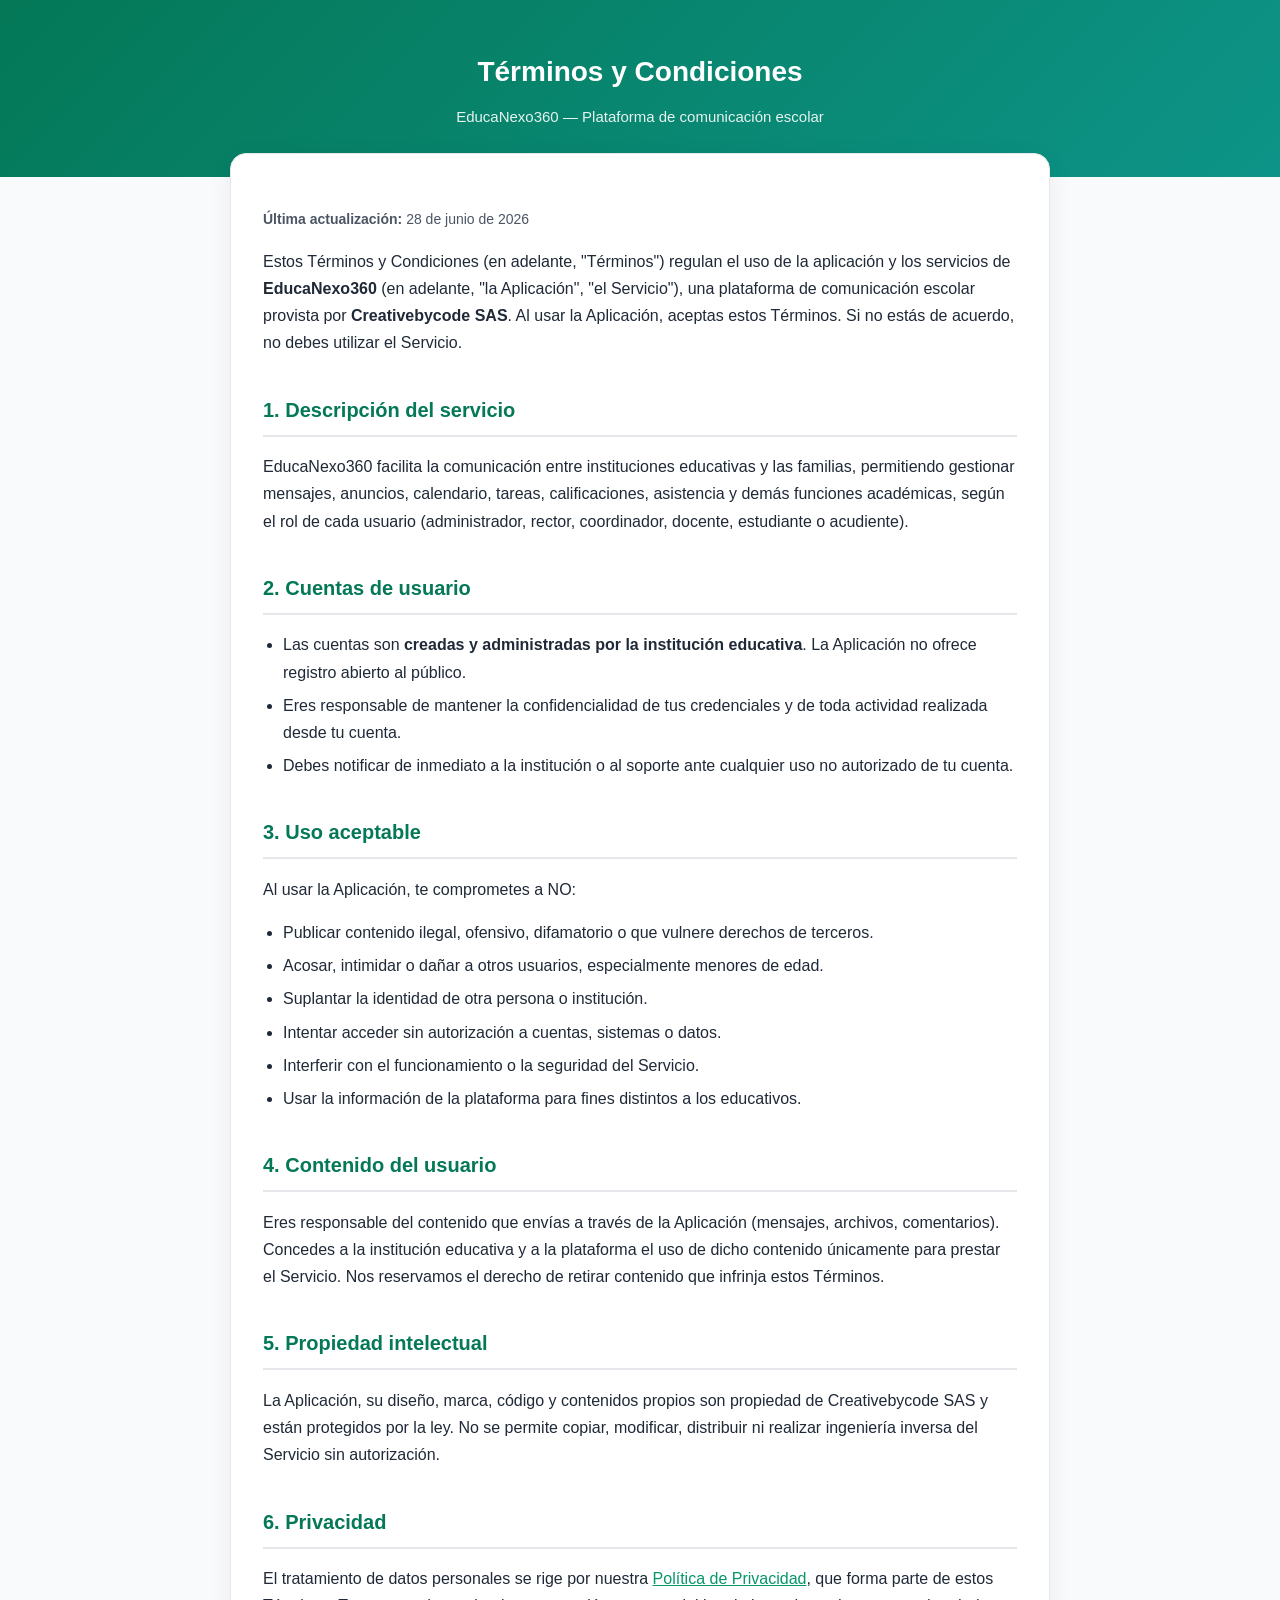
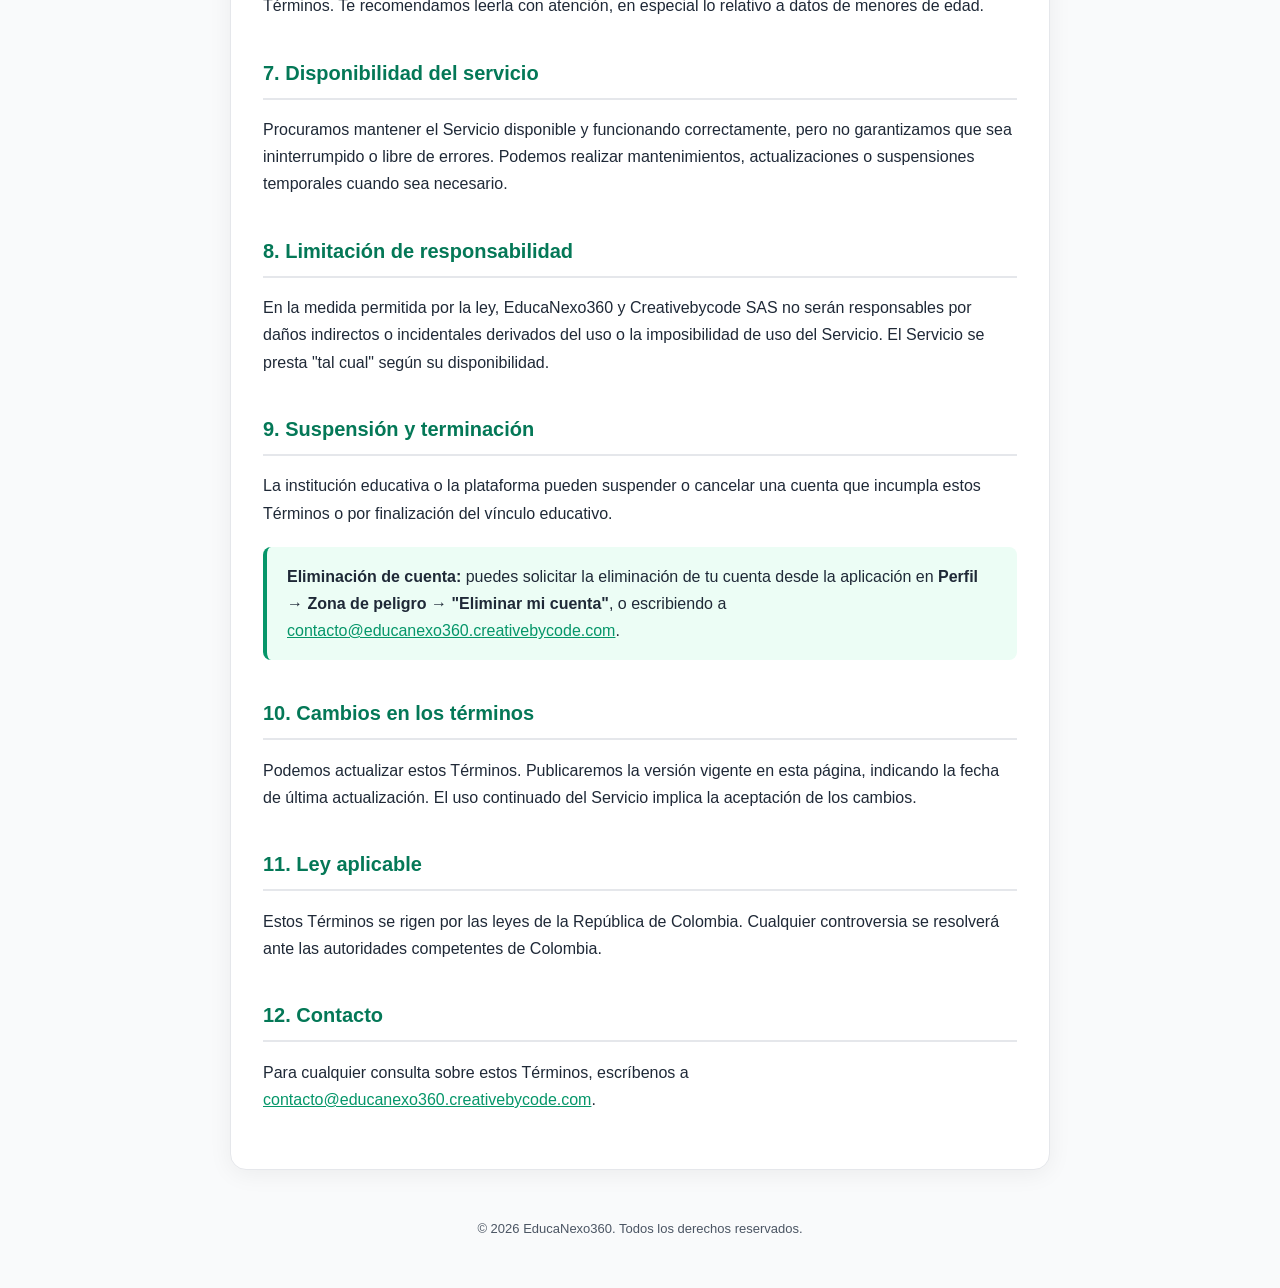
==== legal/terminos.html @ 354d6fb4 "feat: requisitos de publicacion en tiendas (eliminar cuenta, legales, permisos) - Eliminar cuenta: s" ====
<!DOCTYPE html>
<html lang="es">
<head>
  <meta charset="UTF-8" />
  <meta name="viewport" content="width=device-width, initial-scale=1.0" />
  <title>Términos y Condiciones — EducaNexo360</title>
  <meta name="description" content="Términos y Condiciones de uso de la plataforma de comunicación escolar EducaNexo360." />
  <style>
    :root {
      --verde: #059669;
      --teal: #0D9488;
      --verde-osc: #047857;
      --texto: #1f2937;
      --texto-suave: #4b5563;
      --borde: #e5e7eb;
      --fondo: #f9fafb;
    }
    * { box-sizing: border-box; }
    body {
      margin: 0;
      font-family: -apple-system, BlinkMacSystemFont, "Segoe UI", Roboto, Helvetica, Arial, sans-serif;
      color: var(--texto);
      background: var(--fondo);
      line-height: 1.7;
    }
    header {
      background: linear-gradient(135deg, var(--verde-osc), var(--teal));
      color: #fff;
      padding: 48px 24px;
      text-align: center;
    }
    header h1 { margin: 0 0 8px; font-size: 28px; }
    header p { margin: 0; opacity: 0.9; font-size: 15px; }
    main {
      max-width: 820px;
      margin: -24px auto 48px;
      background: #fff;
      border: 1px solid var(--borde);
      border-radius: 16px;
      padding: 40px 32px;
      box-shadow: 0 4px 24px rgba(0,0,0,0.06);
    }
    h2 {
      color: var(--verde-osc);
      font-size: 20px;
      margin-top: 36px;
      padding-bottom: 8px;
      border-bottom: 2px solid var(--borde);
    }
    a { color: var(--verde); }
    ul { padding-left: 20px; }
    li { margin-bottom: 6px; }
    .destacado {
      background: #ecfdf5;
      border-left: 4px solid var(--verde);
      border-radius: 8px;
      padding: 16px 20px;
      margin: 20px 0;
    }
    footer {
      text-align: center;
      color: var(--texto-suave);
      font-size: 13px;
      padding: 0 24px 48px;
    }
    .meta { color: var(--texto-suave); font-size: 14px; }
  </style>
</head>
<body>
  <header>
    <h1>Términos y Condiciones</h1>
    <p>EducaNexo360 — Plataforma de comunicación escolar</p>
  </header>

  <main>
    <p class="meta"><strong>Última actualización:</strong> 28 de junio de 2026</p>

    <p>
      Estos Términos y Condiciones (en adelante, "Términos") regulan el uso de la
      aplicación y los servicios de <strong>EducaNexo360</strong> (en adelante, "la
      Aplicación", "el Servicio"), una plataforma de comunicación escolar provista
      por <strong>Creativebycode SAS</strong>. Al usar la Aplicación, aceptas estos
      Términos. Si no estás de acuerdo, no debes utilizar el Servicio.
    </p>

    <h2>1. Descripción del servicio</h2>
    <p>
      EducaNexo360 facilita la comunicación entre instituciones educativas y las
      familias, permitiendo gestionar mensajes, anuncios, calendario, tareas,
      calificaciones, asistencia y demás funciones académicas, según el rol de
      cada usuario (administrador, rector, coordinador, docente, estudiante o
      acudiente).
    </p>

    <h2>2. Cuentas de usuario</h2>
    <ul>
      <li>
        Las cuentas son <strong>creadas y administradas por la institución
        educativa</strong>. La Aplicación no ofrece registro abierto al público.
      </li>
      <li>
        Eres responsable de mantener la confidencialidad de tus credenciales y de
        toda actividad realizada desde tu cuenta.
      </li>
      <li>
        Debes notificar de inmediato a la institución o al soporte ante cualquier
        uso no autorizado de tu cuenta.
      </li>
    </ul>

    <h2>3. Uso aceptable</h2>
    <p>Al usar la Aplicación, te comprometes a NO:</p>
    <ul>
      <li>Publicar contenido ilegal, ofensivo, difamatorio o que vulnere derechos de terceros.</li>
      <li>Acosar, intimidar o dañar a otros usuarios, especialmente menores de edad.</li>
      <li>Suplantar la identidad de otra persona o institución.</li>
      <li>Intentar acceder sin autorización a cuentas, sistemas o datos.</li>
      <li>Interferir con el funcionamiento o la seguridad del Servicio.</li>
      <li>Usar la información de la plataforma para fines distintos a los educativos.</li>
    </ul>

    <h2>4. Contenido del usuario</h2>
    <p>
      Eres responsable del contenido que envías a través de la Aplicación
      (mensajes, archivos, comentarios). Concedes a la institución educativa y a la
      plataforma el uso de dicho contenido únicamente para prestar el Servicio. Nos
      reservamos el derecho de retirar contenido que infrinja estos Términos.
    </p>

    <h2>5. Propiedad intelectual</h2>
    <p>
      La Aplicación, su diseño, marca, código y contenidos propios son propiedad de
      Creativebycode SAS y están protegidos por la ley. No se permite copiar,
      modificar, distribuir ni realizar ingeniería inversa del Servicio sin
      autorización.
    </p>

    <h2>6. Privacidad</h2>
    <p>
      El tratamiento de datos personales se rige por nuestra
      <a href="politica-de-privacidad.html">Política de Privacidad</a>, que forma
      parte de estos Términos. Te recomendamos leerla con atención, en especial lo
      relativo a datos de menores de edad.
    </p>

    <h2>7. Disponibilidad del servicio</h2>
    <p>
      Procuramos mantener el Servicio disponible y funcionando correctamente, pero
      no garantizamos que sea ininterrumpido o libre de errores. Podemos realizar
      mantenimientos, actualizaciones o suspensiones temporales cuando sea
      necesario.
    </p>

    <h2>8. Limitación de responsabilidad</h2>
    <p>
      En la medida permitida por la ley, EducaNexo360 y Creativebycode SAS no serán
      responsables por daños indirectos o incidentales derivados del uso o la
      imposibilidad de uso del Servicio. El Servicio se presta "tal cual" según su
      disponibilidad.
    </p>

    <h2>9. Suspensión y terminación</h2>
    <p>
      La institución educativa o la plataforma pueden suspender o cancelar una
      cuenta que incumpla estos Términos o por finalización del vínculo educativo.
    </p>
    <div class="destacado">
      <strong>Eliminación de cuenta:</strong> puedes solicitar la eliminación de tu
      cuenta desde la aplicación en
      <strong>Perfil → Zona de peligro → "Eliminar mi cuenta"</strong>, o
      escribiendo a
      <a href="mailto:contacto@educanexo360.creativebycode.com">contacto@educanexo360.creativebycode.com</a>.
    </div>

    <h2>10. Cambios en los términos</h2>
    <p>
      Podemos actualizar estos Términos. Publicaremos la versión vigente en esta
      página, indicando la fecha de última actualización. El uso continuado del
      Servicio implica la aceptación de los cambios.
    </p>

    <h2>11. Ley aplicable</h2>
    <p>
      Estos Términos se rigen por las leyes de la República de Colombia. Cualquier
      controversia se resolverá ante las autoridades competentes de Colombia.
    </p>

    <h2>12. Contacto</h2>
    <p>
      Para cualquier consulta sobre estos Términos, escríbenos a
      <a href="mailto:contacto@educanexo360.creativebycode.com">contacto@educanexo360.creativebycode.com</a>.
    </p>
  </main>

  <footer>
    &copy; 2026 EducaNexo360. Todos los derechos reservados.
  </footer>
</body>
</html>
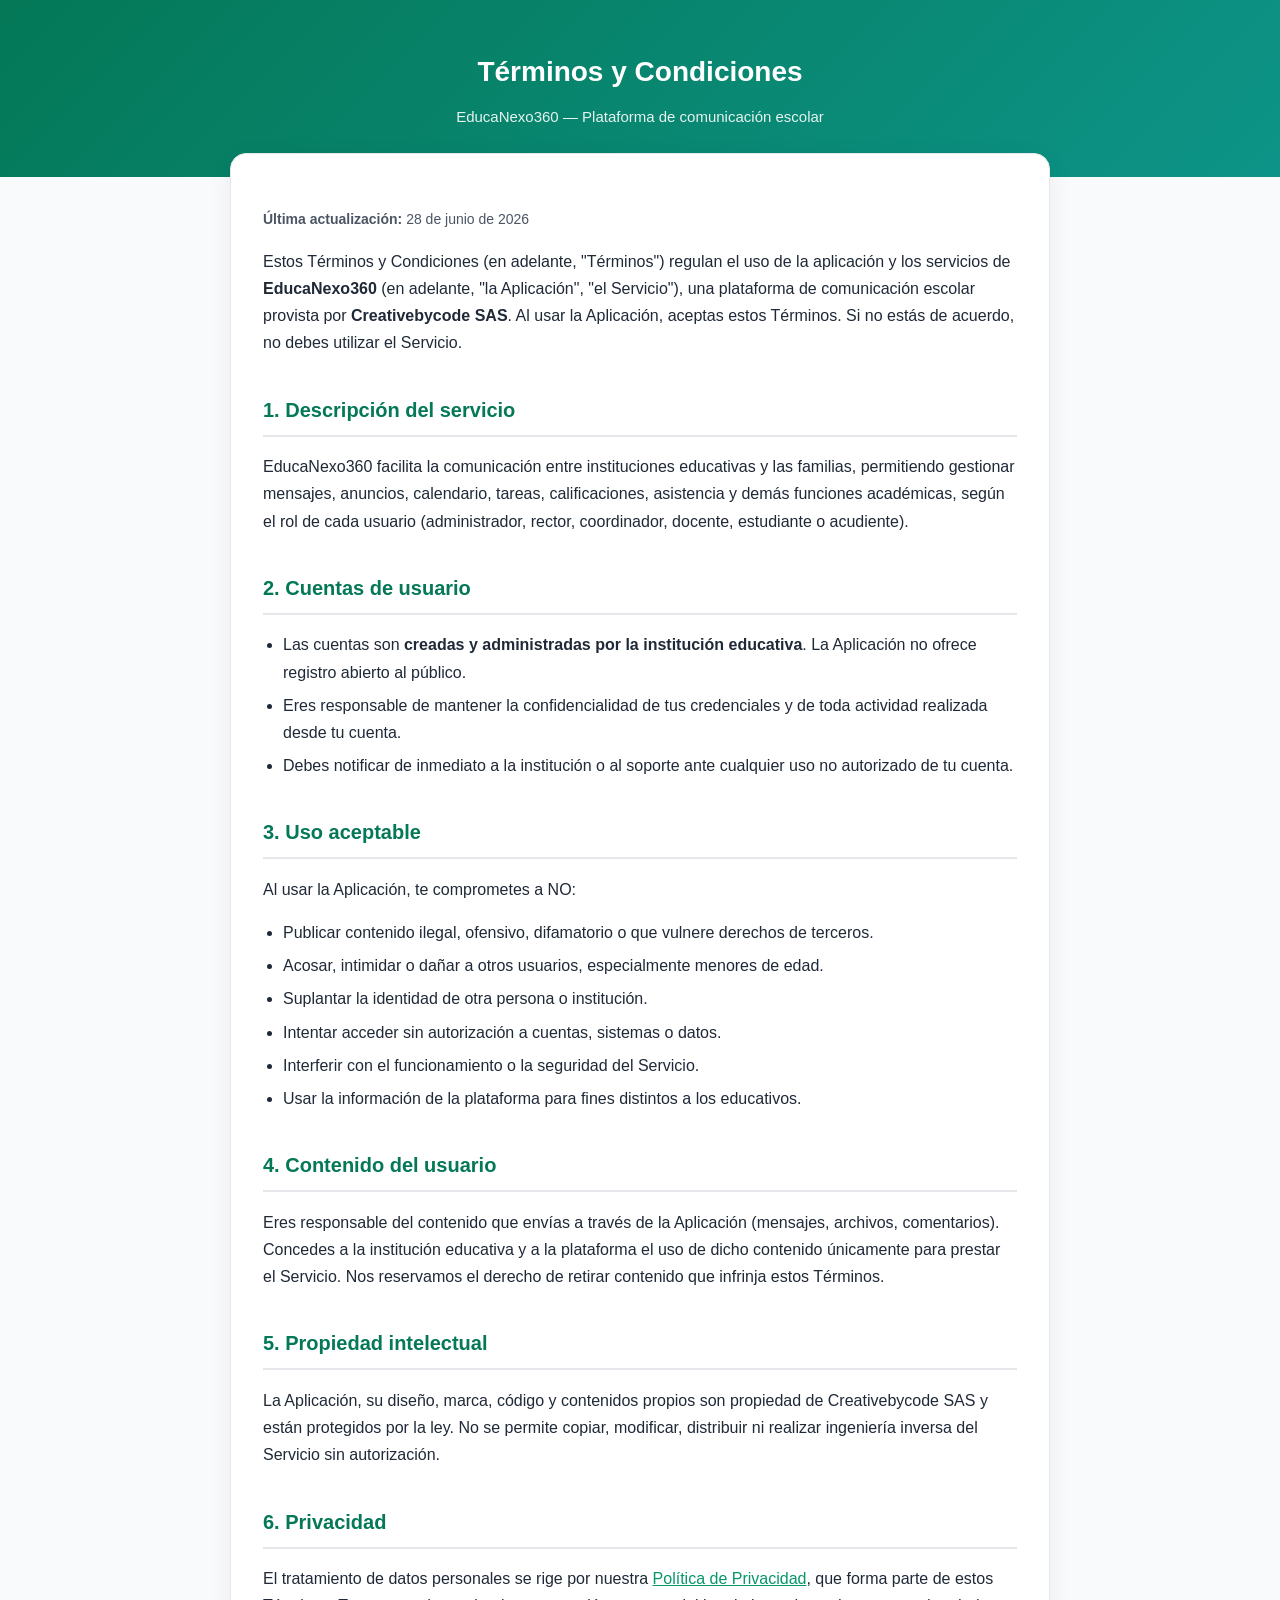
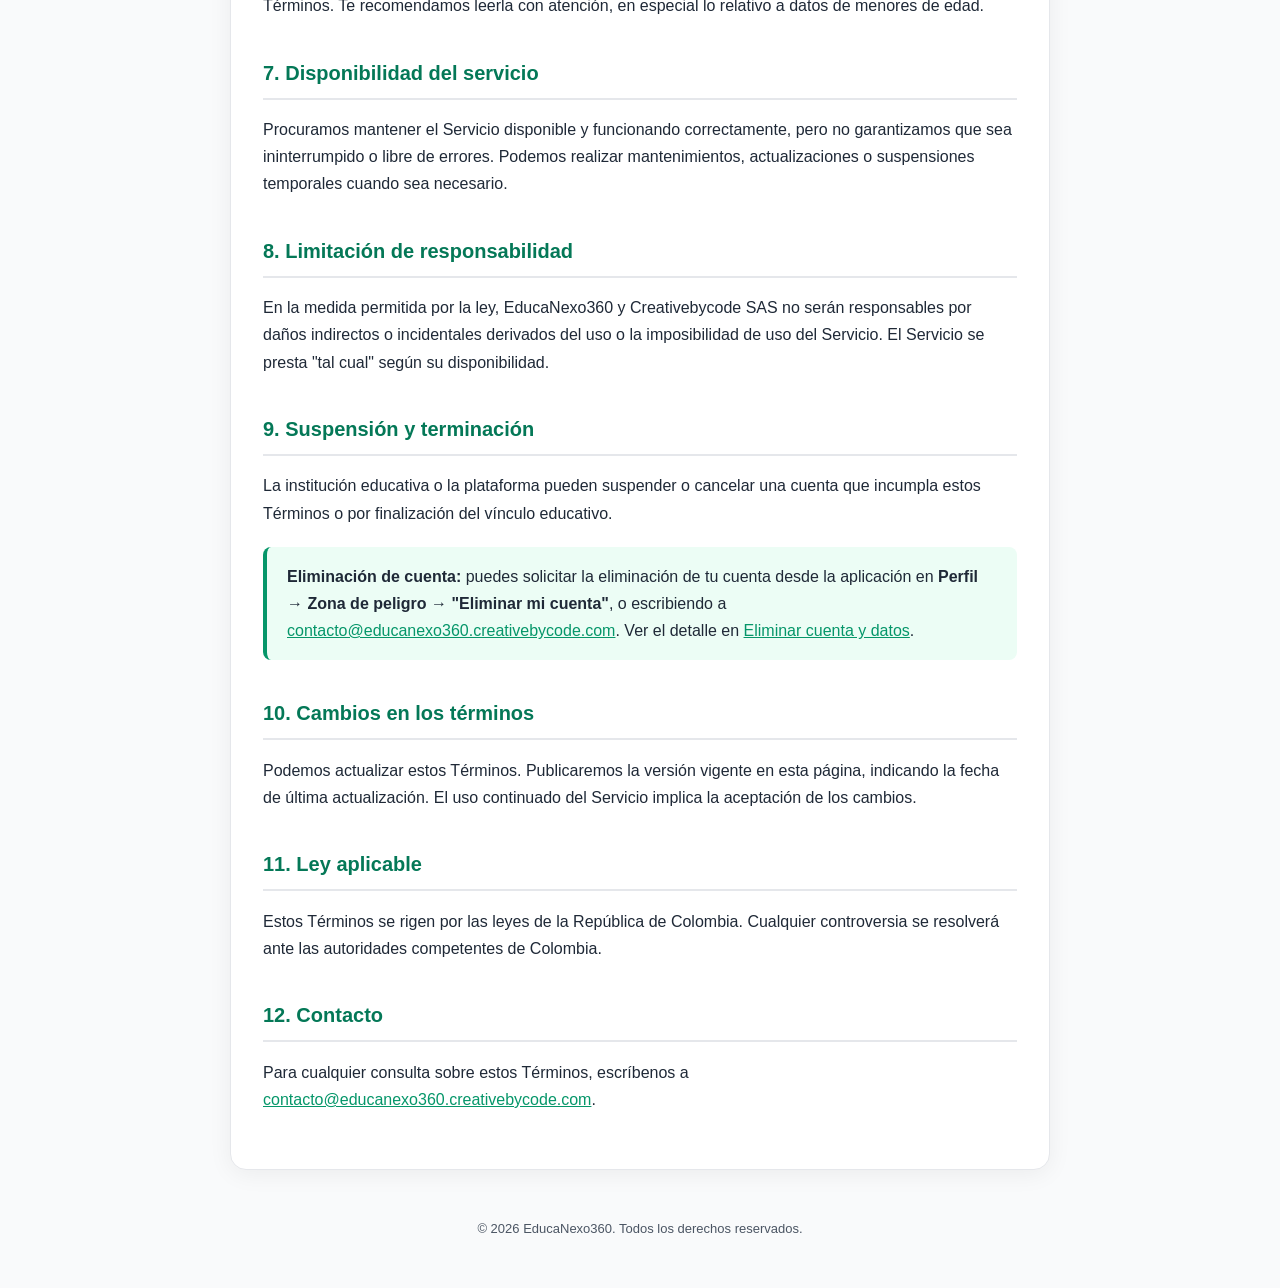
==== commit f125e939: "feat(store): declaracion de Seguridad de los datos y pagina de eliminacion de cuenta Prepara los for" ====
--- a/legal/terminos.html
+++ b/legal/terminos.html
@@ -170,6 +170,8 @@
       <strong>Perfil → Zona de peligro → "Eliminar mi cuenta"</strong>, o
       escribiendo a
       <a href="mailto:contacto@educanexo360.creativebycode.com">contacto@educanexo360.creativebycode.com</a>.
+      Ver el detalle en
+      <a href="eliminar-cuenta.html">Eliminar cuenta y datos</a>.
     </div>
 
     <h2>10. Cambios en los términos</h2>
